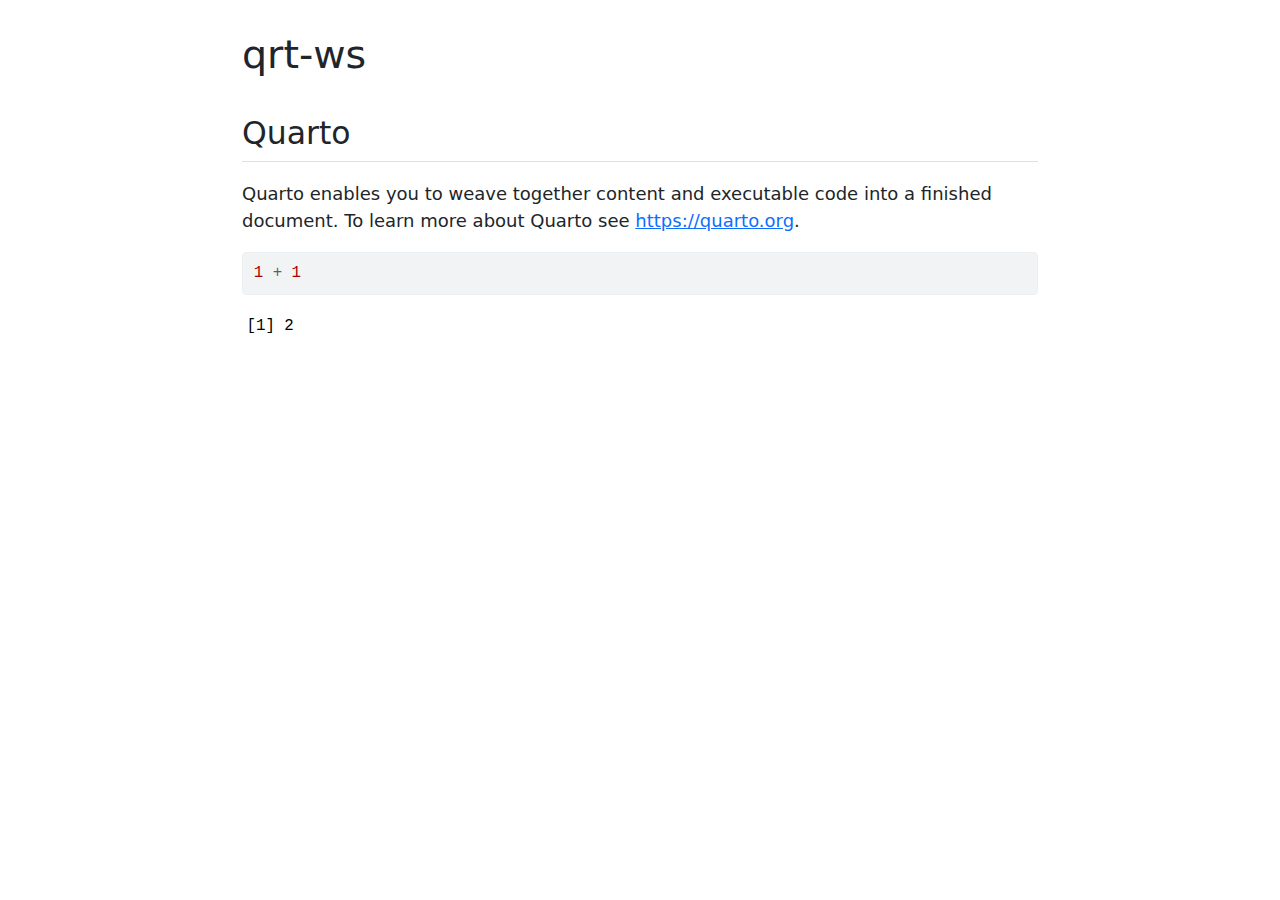
==== docs/index.html @ e046783c "copied docs folder to root" ====
<html xmlns="http://www.w3.org/1999/xhtml">    
  <head>      
    <title>Redirect to qrt-ws.html</title>      
    <meta http-equiv="refresh" content="0;URL='qrt-ws.html'" />    
  </head>    
  <body> 
  </body>  
</html>
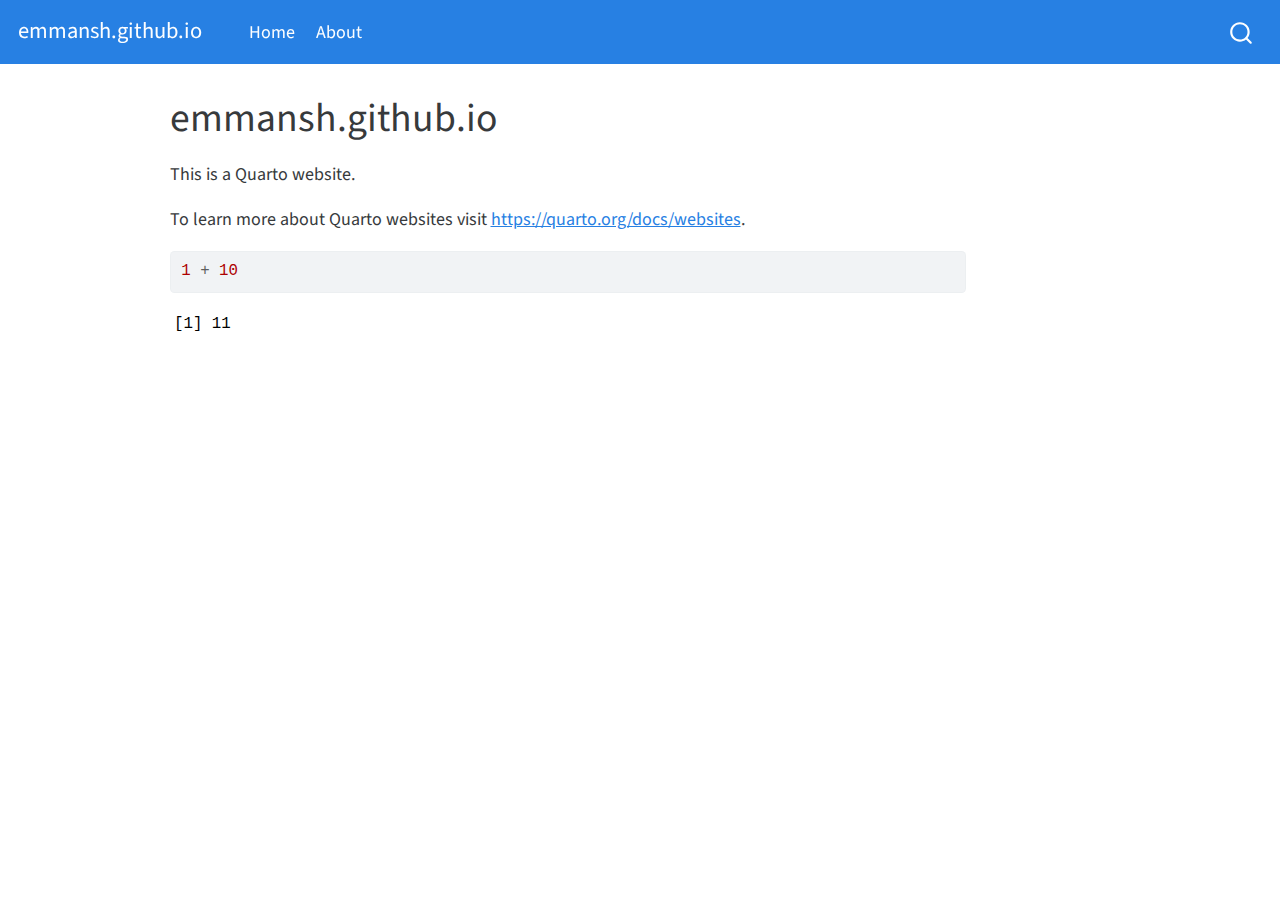
==== commit 26d66f31: "new website plain from template" ====
--- a/docs/index.html
+++ b/docs/index.html
@@ -1,8 +1,335 @@
-<html xmlns="http://www.w3.org/1999/xhtml">    
-  <head>      
-    <title>Redirect to qrt-ws.html</title>      
-    <meta http-equiv="refresh" content="0;URL='qrt-ws.html'" />    
-  </head>    
-  <body> 
-  </body>  
-</html>     
+<!DOCTYPE html>
+<html xmlns="http://www.w3.org/1999/xhtml" lang="en" xml:lang="en"><head>
+
+<meta charset="utf-8">
+<meta name="generator" content="quarto-1.2.269">
+
+<meta name="viewport" content="width=device-width, initial-scale=1.0, user-scalable=yes">
+
+
+<title>emmansh.github.io</title>
+<style>
+code{white-space: pre-wrap;}
+span.smallcaps{font-variant: small-caps;}
+div.columns{display: flex; gap: min(4vw, 1.5em);}
+div.column{flex: auto; overflow-x: auto;}
+div.hanging-indent{margin-left: 1.5em; text-indent: -1.5em;}
+ul.task-list{list-style: none;}
+ul.task-list li input[type="checkbox"] {
+  width: 0.8em;
+  margin: 0 0.8em 0.2em -1.6em;
+  vertical-align: middle;
+}
+pre > code.sourceCode { white-space: pre; position: relative; }
+pre > code.sourceCode > span { display: inline-block; line-height: 1.25; }
+pre > code.sourceCode > span:empty { height: 1.2em; }
+.sourceCode { overflow: visible; }
+code.sourceCode > span { color: inherit; text-decoration: inherit; }
+div.sourceCode { margin: 1em 0; }
+pre.sourceCode { margin: 0; }
+@media screen {
+div.sourceCode { overflow: auto; }
+}
+@media print {
+pre > code.sourceCode { white-space: pre-wrap; }
+pre > code.sourceCode > span { text-indent: -5em; padding-left: 5em; }
+}
+pre.numberSource code
+  { counter-reset: source-line 0; }
+pre.numberSource code > span
+  { position: relative; left: -4em; counter-increment: source-line; }
+pre.numberSource code > span > a:first-child::before
+  { content: counter(source-line);
+    position: relative; left: -1em; text-align: right; vertical-align: baseline;
+    border: none; display: inline-block;
+    -webkit-touch-callout: none; -webkit-user-select: none;
+    -khtml-user-select: none; -moz-user-select: none;
+    -ms-user-select: none; user-select: none;
+    padding: 0 4px; width: 4em;
+    color: #aaaaaa;
+  }
+pre.numberSource { margin-left: 3em; border-left: 1px solid #aaaaaa;  padding-left: 4px; }
+div.sourceCode
+  {   }
+@media screen {
+pre > code.sourceCode > span > a:first-child::before { text-decoration: underline; }
+}
+code span.al { color: #ff0000; font-weight: bold; } /* Alert */
+code span.an { color: #60a0b0; font-weight: bold; font-style: italic; } /* Annotation */
+code span.at { color: #7d9029; } /* Attribute */
+code span.bn { color: #40a070; } /* BaseN */
+code span.bu { color: #008000; } /* BuiltIn */
+code span.cf { color: #007020; font-weight: bold; } /* ControlFlow */
+code span.ch { color: #4070a0; } /* Char */
+code span.cn { color: #880000; } /* Constant */
+code span.co { color: #60a0b0; font-style: italic; } /* Comment */
+code span.cv { color: #60a0b0; font-weight: bold; font-style: italic; } /* CommentVar */
+code span.do { color: #ba2121; font-style: italic; } /* Documentation */
+code span.dt { color: #902000; } /* DataType */
+code span.dv { color: #40a070; } /* DecVal */
+code span.er { color: #ff0000; font-weight: bold; } /* Error */
+code span.ex { } /* Extension */
+code span.fl { color: #40a070; } /* Float */
+code span.fu { color: #06287e; } /* Function */
+code span.im { color: #008000; font-weight: bold; } /* Import */
+code span.in { color: #60a0b0; font-weight: bold; font-style: italic; } /* Information */
+code span.kw { color: #007020; font-weight: bold; } /* Keyword */
+code span.op { color: #666666; } /* Operator */
+code span.ot { color: #007020; } /* Other */
+code span.pp { color: #bc7a00; } /* Preprocessor */
+code span.sc { color: #4070a0; } /* SpecialChar */
+code span.ss { color: #bb6688; } /* SpecialString */
+code span.st { color: #4070a0; } /* String */
+code span.va { color: #19177c; } /* Variable */
+code span.vs { color: #4070a0; } /* VerbatimString */
+code span.wa { color: #60a0b0; font-weight: bold; font-style: italic; } /* Warning */
+</style>
+
+
+<script src="site_libs/quarto-nav/quarto-nav.js"></script>
+<script src="site_libs/quarto-nav/headroom.min.js"></script>
+<script src="site_libs/clipboard/clipboard.min.js"></script>
+<script src="site_libs/quarto-search/autocomplete.umd.js"></script>
+<script src="site_libs/quarto-search/fuse.min.js"></script>
+<script src="site_libs/quarto-search/quarto-search.js"></script>
+<meta name="quarto:offset" content="./">
+<script src="site_libs/quarto-html/quarto.js"></script>
+<script src="site_libs/quarto-html/popper.min.js"></script>
+<script src="site_libs/quarto-html/tippy.umd.min.js"></script>
+<script src="site_libs/quarto-html/anchor.min.js"></script>
+<link href="site_libs/quarto-html/tippy.css" rel="stylesheet">
+<link href="site_libs/quarto-html/quarto-syntax-highlighting.css" rel="stylesheet" id="quarto-text-highlighting-styles">
+<script src="site_libs/bootstrap/bootstrap.min.js"></script>
+<link href="site_libs/bootstrap/bootstrap-icons.css" rel="stylesheet">
+<link href="site_libs/bootstrap/bootstrap.min.css" rel="stylesheet" id="quarto-bootstrap" data-mode="light">
+<script id="quarto-search-options" type="application/json">{
+  "location": "navbar",
+  "copy-button": false,
+  "collapse-after": 3,
+  "panel-placement": "end",
+  "type": "overlay",
+  "limit": 20,
+  "language": {
+    "search-no-results-text": "No results",
+    "search-matching-documents-text": "matching documents",
+    "search-copy-link-title": "Copy link to search",
+    "search-hide-matches-text": "Hide additional matches",
+    "search-more-match-text": "more match in this document",
+    "search-more-matches-text": "more matches in this document",
+    "search-clear-button-title": "Clear",
+    "search-detached-cancel-button-title": "Cancel",
+    "search-submit-button-title": "Submit"
+  }
+}</script>
+
+
+<link rel="stylesheet" href="styles.css">
+</head>
+
+<body class="nav-fixed">
+
+<div id="quarto-search-results"></div>
+  <header id="quarto-header" class="headroom fixed-top">
+    <nav class="navbar navbar-expand-lg navbar-dark ">
+      <div class="navbar-container container-fluid">
+      <div class="navbar-brand-container">
+    <a class="navbar-brand" href="./index.html">
+    <span class="navbar-title">emmansh.github.io</span>
+    </a>
+  </div>
+          <button class="navbar-toggler" type="button" data-bs-toggle="collapse" data-bs-target="#navbarCollapse" aria-controls="navbarCollapse" aria-expanded="false" aria-label="Toggle navigation" onclick="if (window.quartoToggleHeadroom) { window.quartoToggleHeadroom(); }">
+  <span class="navbar-toggler-icon"></span>
+</button>
+          <div class="collapse navbar-collapse" id="navbarCollapse">
+            <ul class="navbar-nav navbar-nav-scroll me-auto">
+  <li class="nav-item">
+    <a class="nav-link active" href="./index.html" aria-current="page">
+ <span class="menu-text">Home</span></a>
+  </li>  
+  <li class="nav-item">
+    <a class="nav-link" href="./about.html">
+ <span class="menu-text">About</span></a>
+  </li>  
+</ul>
+              <div id="quarto-search" class="" title="Search"></div>
+          </div> <!-- /navcollapse -->
+      </div> <!-- /container-fluid -->
+    </nav>
+</header>
+<!-- content -->
+<div id="quarto-content" class="quarto-container page-columns page-rows-contents page-layout-article page-navbar">
+<!-- sidebar -->
+<!-- margin-sidebar -->
+    <div id="quarto-margin-sidebar" class="sidebar margin-sidebar">
+        
+    </div>
+<!-- main -->
+<main class="content" id="quarto-document-content">
+
+<header id="title-block-header" class="quarto-title-block default">
+<div class="quarto-title">
+<h1 class="title">emmansh.github.io</h1>
+</div>
+
+
+
+<div class="quarto-title-meta">
+
+    
+  
+    
+  </div>
+  
+
+</header>
+
+<p>This is a Quarto website.</p>
+<p>To learn more about Quarto websites visit <a href="https://quarto.org/docs/websites" class="uri">https://quarto.org/docs/websites</a>.</p>
+<div class="cell">
+<div class="sourceCode cell-code" id="cb1"><pre class="sourceCode r code-with-copy"><code class="sourceCode r"><span id="cb1-1"><a href="#cb1-1" aria-hidden="true" tabindex="-1"></a><span class="dv">1</span> <span class="sc">+</span> <span class="dv">10</span></span></code><button title="Copy to Clipboard" class="code-copy-button"><i class="bi"></i></button></pre></div>
+<div class="cell-output cell-output-stdout">
+<pre><code>[1] 11</code></pre>
+</div>
+</div>
+
+
+
+</main> <!-- /main -->
+<script id="quarto-html-after-body" type="application/javascript">
+window.document.addEventListener("DOMContentLoaded", function (event) {
+  const toggleBodyColorMode = (bsSheetEl) => {
+    const mode = bsSheetEl.getAttribute("data-mode");
+    const bodyEl = window.document.querySelector("body");
+    if (mode === "dark") {
+      bodyEl.classList.add("quarto-dark");
+      bodyEl.classList.remove("quarto-light");
+    } else {
+      bodyEl.classList.add("quarto-light");
+      bodyEl.classList.remove("quarto-dark");
+    }
+  }
+  const toggleBodyColorPrimary = () => {
+    const bsSheetEl = window.document.querySelector("link#quarto-bootstrap");
+    if (bsSheetEl) {
+      toggleBodyColorMode(bsSheetEl);
+    }
+  }
+  toggleBodyColorPrimary();  
+  const icon = "";
+  const anchorJS = new window.AnchorJS();
+  anchorJS.options = {
+    placement: 'right',
+    icon: icon
+  };
+  anchorJS.add('.anchored');
+  const clipboard = new window.ClipboardJS('.code-copy-button', {
+    target: function(trigger) {
+      return trigger.previousElementSibling;
+    }
+  });
+  clipboard.on('success', function(e) {
+    // button target
+    const button = e.trigger;
+    // don't keep focus
+    button.blur();
+    // flash "checked"
+    button.classList.add('code-copy-button-checked');
+    var currentTitle = button.getAttribute("title");
+    button.setAttribute("title", "Copied!");
+    let tooltip;
+    if (window.bootstrap) {
+      button.setAttribute("data-bs-toggle", "tooltip");
+      button.setAttribute("data-bs-placement", "left");
+      button.setAttribute("data-bs-title", "Copied!");
+      tooltip = new bootstrap.Tooltip(button, 
+        { trigger: "manual", 
+          customClass: "code-copy-button-tooltip",
+          offset: [0, -8]});
+      tooltip.show();    
+    }
+    setTimeout(function() {
+      if (tooltip) {
+        tooltip.hide();
+        button.removeAttribute("data-bs-title");
+        button.removeAttribute("data-bs-toggle");
+        button.removeAttribute("data-bs-placement");
+      }
+      button.setAttribute("title", currentTitle);
+      button.classList.remove('code-copy-button-checked');
+    }, 1000);
+    // clear code selection
+    e.clearSelection();
+  });
+  function tippyHover(el, contentFn) {
+    const config = {
+      allowHTML: true,
+      content: contentFn,
+      maxWidth: 500,
+      delay: 100,
+      arrow: false,
+      appendTo: function(el) {
+          return el.parentElement;
+      },
+      interactive: true,
+      interactiveBorder: 10,
+      theme: 'quarto',
+      placement: 'bottom-start'
+    };
+    window.tippy(el, config); 
+  }
+  const noterefs = window.document.querySelectorAll('a[role="doc-noteref"]');
+  for (var i=0; i<noterefs.length; i++) {
+    const ref = noterefs[i];
+    tippyHover(ref, function() {
+      // use id or data attribute instead here
+      let href = ref.getAttribute('data-footnote-href') || ref.getAttribute('href');
+      try { href = new URL(href).hash; } catch {}
+      const id = href.replace(/^#\/?/, "");
+      const note = window.document.getElementById(id);
+      return note.innerHTML;
+    });
+  }
+  const findCites = (el) => {
+    const parentEl = el.parentElement;
+    if (parentEl) {
+      const cites = parentEl.dataset.cites;
+      if (cites) {
+        return {
+          el,
+          cites: cites.split(' ')
+        };
+      } else {
+        return findCites(el.parentElement)
+      }
+    } else {
+      return undefined;
+    }
+  };
+  var bibliorefs = window.document.querySelectorAll('a[role="doc-biblioref"]');
+  for (var i=0; i<bibliorefs.length; i++) {
+    const ref = bibliorefs[i];
+    const citeInfo = findCites(ref);
+    if (citeInfo) {
+      tippyHover(citeInfo.el, function() {
+        var popup = window.document.createElement('div');
+        citeInfo.cites.forEach(function(cite) {
+          var citeDiv = window.document.createElement('div');
+          citeDiv.classList.add('hanging-indent');
+          citeDiv.classList.add('csl-entry');
+          var biblioDiv = window.document.getElementById('ref-' + cite);
+          if (biblioDiv) {
+            citeDiv.innerHTML = biblioDiv.innerHTML;
+          }
+          popup.appendChild(citeDiv);
+        });
+        return popup.innerHTML;
+      });
+    }
+  }
+});
+</script>
+</div> <!-- /content -->
+
+
+
+</body></html>--- a/docs/site_libs/quarto-html/tippy.css
+++ b/docs/site_libs/quarto-html/tippy.css
@@ -0,0 +1 @@
+.tippy-box[data-animation=fade][data-state=hidden]{opacity:0}[data-tippy-root]{max-width:calc(100vw - 10px)}.tippy-box{position:relative;background-color:#333;color:#fff;border-radius:4px;font-size:14px;line-height:1.4;white-space:normal;outline:0;transition-property:transform,visibility,opacity}.tippy-box[data-placement^=top]>.tippy-arrow{bottom:0}.tippy-box[data-placement^=top]>.tippy-arrow:before{bottom:-7px;left:0;border-width:8px 8px 0;border-top-color:initial;transform-origin:center top}.tippy-box[data-placement^=bottom]>.tippy-arrow{top:0}.tippy-box[data-placement^=bottom]>.tippy-arrow:before{top:-7px;left:0;border-width:0 8px 8px;border-bottom-color:initial;transform-origin:center bottom}.tippy-box[data-placement^=left]>.tippy-arrow{right:0}.tippy-box[data-placement^=left]>.tippy-arrow:before{border-width:8px 0 8px 8px;border-left-color:initial;right:-7px;transform-origin:center left}.tippy-box[data-placement^=right]>.tippy-arrow{left:0}.tippy-box[data-placement^=right]>.tippy-arrow:before{left:-7px;border-width:8px 8px 8px 0;border-right-color:initial;transform-origin:center right}.tippy-box[data-inertia][data-state=visible]{transition-timing-function:cubic-bezier(.54,1.5,.38,1.11)}.tippy-arrow{width:16px;height:16px;color:#333}.tippy-arrow:before{content:"";position:absolute;border-color:transparent;border-style:solid}.tippy-content{position:relative;padding:5px 9px;z-index:1}--- a/docs/site_libs/quarto-html/quarto-syntax-highlighting.css
+++ b/docs/site_libs/quarto-html/quarto-syntax-highlighting.css
@@ -0,0 +1,171 @@
+/* quarto syntax highlight colors */
+:root {
+  --quarto-hl-ot-color: #003B4F;
+  --quarto-hl-at-color: #657422;
+  --quarto-hl-ss-color: #20794D;
+  --quarto-hl-an-color: #5E5E5E;
+  --quarto-hl-fu-color: #4758AB;
+  --quarto-hl-st-color: #20794D;
+  --quarto-hl-cf-color: #003B4F;
+  --quarto-hl-op-color: #5E5E5E;
+  --quarto-hl-er-color: #AD0000;
+  --quarto-hl-bn-color: #AD0000;
+  --quarto-hl-al-color: #AD0000;
+  --quarto-hl-va-color: #111111;
+  --quarto-hl-bu-color: inherit;
+  --quarto-hl-ex-color: inherit;
+  --quarto-hl-pp-color: #AD0000;
+  --quarto-hl-in-color: #5E5E5E;
+  --quarto-hl-vs-color: #20794D;
+  --quarto-hl-wa-color: #5E5E5E;
+  --quarto-hl-do-color: #5E5E5E;
+  --quarto-hl-im-color: #00769E;
+  --quarto-hl-ch-color: #20794D;
+  --quarto-hl-dt-color: #AD0000;
+  --quarto-hl-fl-color: #AD0000;
+  --quarto-hl-co-color: #5E5E5E;
+  --quarto-hl-cv-color: #5E5E5E;
+  --quarto-hl-cn-color: #8f5902;
+  --quarto-hl-sc-color: #5E5E5E;
+  --quarto-hl-dv-color: #AD0000;
+  --quarto-hl-kw-color: #003B4F;
+}
+
+/* other quarto variables */
+:root {
+  --quarto-font-monospace: SFMono-Regular, Menlo, Monaco, Consolas, "Liberation Mono", "Courier New", monospace;
+}
+
+pre > code.sourceCode > span {
+  color: #003B4F;
+}
+
+code span {
+  color: #003B4F;
+}
+
+code.sourceCode > span {
+  color: #003B4F;
+}
+
+div.sourceCode,
+div.sourceCode pre.sourceCode {
+  color: #003B4F;
+}
+
+code span.ot {
+  color: #003B4F;
+}
+
+code span.at {
+  color: #657422;
+}
+
+code span.ss {
+  color: #20794D;
+}
+
+code span.an {
+  color: #5E5E5E;
+}
+
+code span.fu {
+  color: #4758AB;
+}
+
+code span.st {
+  color: #20794D;
+}
+
+code span.cf {
+  color: #003B4F;
+}
+
+code span.op {
+  color: #5E5E5E;
+}
+
+code span.er {
+  color: #AD0000;
+}
+
+code span.bn {
+  color: #AD0000;
+}
+
+code span.al {
+  color: #AD0000;
+}
+
+code span.va {
+  color: #111111;
+}
+
+code span.pp {
+  color: #AD0000;
+}
+
+code span.in {
+  color: #5E5E5E;
+}
+
+code span.vs {
+  color: #20794D;
+}
+
+code span.wa {
+  color: #5E5E5E;
+  font-style: italic;
+}
+
+code span.do {
+  color: #5E5E5E;
+  font-style: italic;
+}
+
+code span.im {
+  color: #00769E;
+}
+
+code span.ch {
+  color: #20794D;
+}
+
+code span.dt {
+  color: #AD0000;
+}
+
+code span.fl {
+  color: #AD0000;
+}
+
+code span.co {
+  color: #5E5E5E;
+}
+
+code span.cv {
+  color: #5E5E5E;
+  font-style: italic;
+}
+
+code span.cn {
+  color: #8f5902;
+}
+
+code span.sc {
+  color: #5E5E5E;
+}
+
+code span.dv {
+  color: #AD0000;
+}
+
+code span.kw {
+  color: #003B4F;
+}
+
+.prevent-inlining {
+  content: "</";
+}
+
+/*# sourceMappingURL=debc5d5d77c3f9108843748ff7464032.css.map */
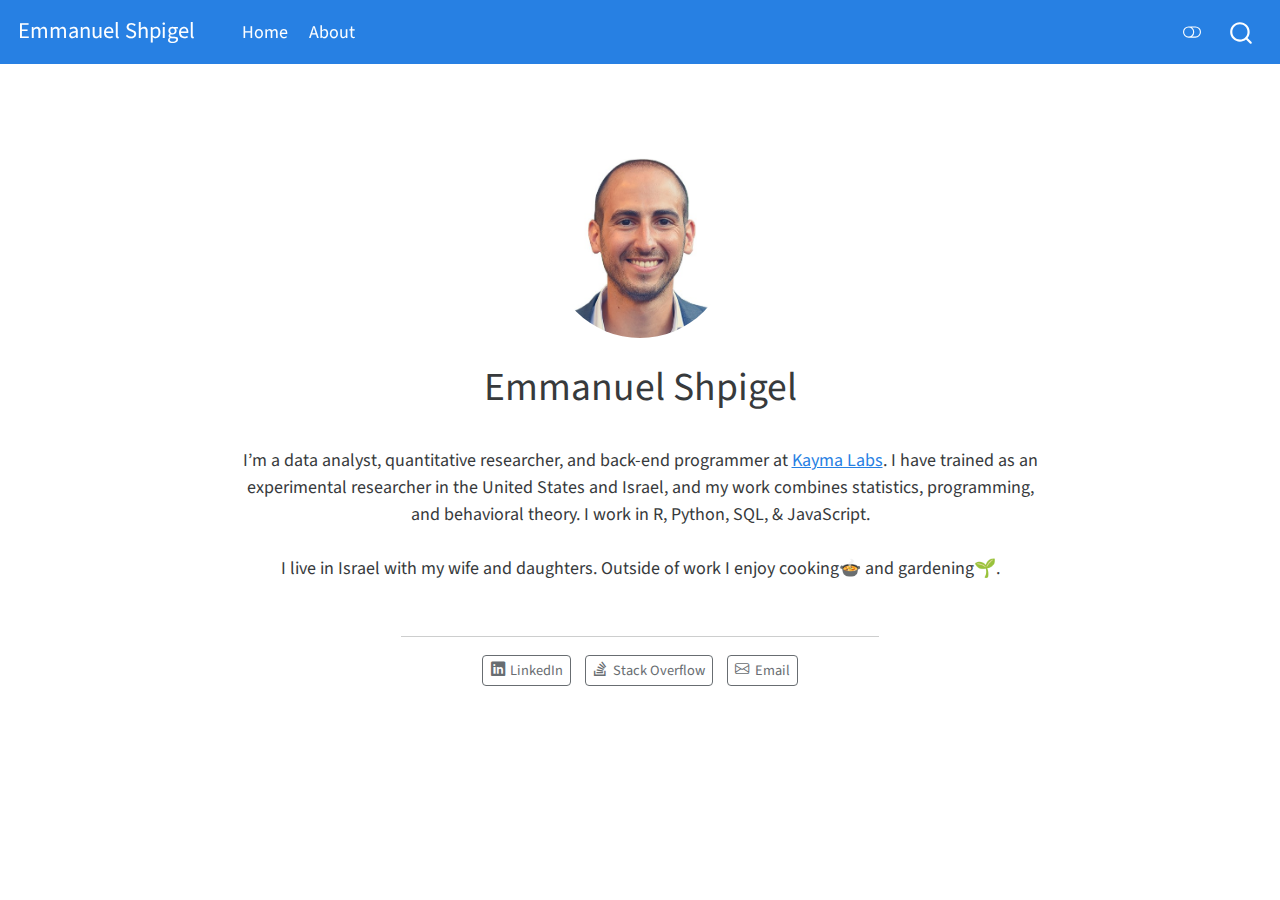
==== commit e32df3fe: "added bio landing page & themes" ====
--- a/docs/index.html
+++ b/docs/index.html
@@ -7,7 +7,7 @@
 <meta name="viewport" content="width=device-width, initial-scale=1.0, user-scalable=yes">
 
 
-<title>emmansh.github.io</title>
+<title>Emmanuel Shpigel</title>
 <style>
 code{white-space: pre-wrap;}
 span.smallcaps{font-variant: small-caps;}
@@ -20,69 +20,6 @@
   margin: 0 0.8em 0.2em -1.6em;
   vertical-align: middle;
 }
-pre > code.sourceCode { white-space: pre; position: relative; }
-pre > code.sourceCode > span { display: inline-block; line-height: 1.25; }
-pre > code.sourceCode > span:empty { height: 1.2em; }
-.sourceCode { overflow: visible; }
-code.sourceCode > span { color: inherit; text-decoration: inherit; }
-div.sourceCode { margin: 1em 0; }
-pre.sourceCode { margin: 0; }
-@media screen {
-div.sourceCode { overflow: auto; }
-}
-@media print {
-pre > code.sourceCode { white-space: pre-wrap; }
-pre > code.sourceCode > span { text-indent: -5em; padding-left: 5em; }
-}
-pre.numberSource code
-  { counter-reset: source-line 0; }
-pre.numberSource code > span
-  { position: relative; left: -4em; counter-increment: source-line; }
-pre.numberSource code > span > a:first-child::before
-  { content: counter(source-line);
-    position: relative; left: -1em; text-align: right; vertical-align: baseline;
-    border: none; display: inline-block;
-    -webkit-touch-callout: none; -webkit-user-select: none;
-    -khtml-user-select: none; -moz-user-select: none;
-    -ms-user-select: none; user-select: none;
-    padding: 0 4px; width: 4em;
-    color: #aaaaaa;
-  }
-pre.numberSource { margin-left: 3em; border-left: 1px solid #aaaaaa;  padding-left: 4px; }
-div.sourceCode
-  {   }
-@media screen {
-pre > code.sourceCode > span > a:first-child::before { text-decoration: underline; }
-}
-code span.al { color: #ff0000; font-weight: bold; } /* Alert */
-code span.an { color: #60a0b0; font-weight: bold; font-style: italic; } /* Annotation */
-code span.at { color: #7d9029; } /* Attribute */
-code span.bn { color: #40a070; } /* BaseN */
-code span.bu { color: #008000; } /* BuiltIn */
-code span.cf { color: #007020; font-weight: bold; } /* ControlFlow */
-code span.ch { color: #4070a0; } /* Char */
-code span.cn { color: #880000; } /* Constant */
-code span.co { color: #60a0b0; font-style: italic; } /* Comment */
-code span.cv { color: #60a0b0; font-weight: bold; font-style: italic; } /* CommentVar */
-code span.do { color: #ba2121; font-style: italic; } /* Documentation */
-code span.dt { color: #902000; } /* DataType */
-code span.dv { color: #40a070; } /* DecVal */
-code span.er { color: #ff0000; font-weight: bold; } /* Error */
-code span.ex { } /* Extension */
-code span.fl { color: #40a070; } /* Float */
-code span.fu { color: #06287e; } /* Function */
-code span.im { color: #008000; font-weight: bold; } /* Import */
-code span.in { color: #60a0b0; font-weight: bold; font-style: italic; } /* Information */
-code span.kw { color: #007020; font-weight: bold; } /* Keyword */
-code span.op { color: #666666; } /* Operator */
-code span.ot { color: #007020; } /* Other */
-code span.pp { color: #bc7a00; } /* Preprocessor */
-code span.sc { color: #4070a0; } /* SpecialChar */
-code span.ss { color: #bb6688; } /* SpecialString */
-code span.st { color: #4070a0; } /* String */
-code span.va { color: #19177c; } /* Variable */
-code span.vs { color: #4070a0; } /* VerbatimString */
-code span.wa { color: #60a0b0; font-weight: bold; font-style: italic; } /* Warning */
 </style>
 
 
@@ -96,12 +33,13 @@
 <script src="site_libs/quarto-html/quarto.js"></script>
 <script src="site_libs/quarto-html/popper.min.js"></script>
 <script src="site_libs/quarto-html/tippy.umd.min.js"></script>
-<script src="site_libs/quarto-html/anchor.min.js"></script>
 <link href="site_libs/quarto-html/tippy.css" rel="stylesheet">
-<link href="site_libs/quarto-html/quarto-syntax-highlighting.css" rel="stylesheet" id="quarto-text-highlighting-styles">
+<link href="site_libs/quarto-html/quarto-syntax-highlighting.css" rel="stylesheet" class="quarto-color-scheme" id="quarto-text-highlighting-styles">
+<link href="site_libs/quarto-html/quarto-syntax-highlighting-dark.css" rel="prefetch" class="quarto-color-scheme quarto-color-alternate" id="quarto-text-highlighting-styles">
 <script src="site_libs/bootstrap/bootstrap.min.js"></script>
 <link href="site_libs/bootstrap/bootstrap-icons.css" rel="stylesheet">
-<link href="site_libs/bootstrap/bootstrap.min.css" rel="stylesheet" id="quarto-bootstrap" data-mode="light">
+<link href="site_libs/bootstrap/bootstrap.min.css" rel="stylesheet" class="quarto-color-scheme" id="quarto-bootstrap" data-mode="light">
+<link href="site_libs/bootstrap/bootstrap-dark.min.css" rel="prefetch" class="quarto-color-scheme quarto-color-alternate" id="quarto-bootstrap" data-mode="dark">
 <script id="quarto-search-options" type="application/json">{
   "location": "navbar",
   "copy-button": false,
@@ -126,7 +64,7 @@
 <link rel="stylesheet" href="styles.css">
 </head>
 
-<body class="nav-fixed">
+<body class="nav-fixed fullcontent">
 
 <div id="quarto-search-results"></div>
   <header id="quarto-header" class="headroom fixed-top">
@@ -134,7 +72,7 @@
       <div class="navbar-container container-fluid">
       <div class="navbar-brand-container">
     <a class="navbar-brand" href="./index.html">
-    <span class="navbar-title">emmansh.github.io</span>
+    <span class="navbar-title">Emmanuel Shpigel</span>
     </a>
   </div>
           <button class="navbar-toggler" type="button" data-bs-toggle="collapse" data-bs-target="#navbarCollapse" aria-controls="navbarCollapse" aria-expanded="false" aria-label="Toggle navigation" onclick="if (window.quartoToggleHeadroom) { window.quartoToggleHeadroom(); }">
@@ -151,6 +89,9 @@
  <span class="menu-text">About</span></a>
   </li>  
 </ul>
+              <div class="quarto-toggle-container">
+                  <a href="" class="quarto-color-scheme-toggle nav-link" onclick="window.quartoToggleColorScheme(); return false;" title="Toggle dark mode"><i class="bi"></i></a>
+              </div>
               <div id="quarto-search" class="" title="Search"></div>
           </div> <!-- /navcollapse -->
       </div> <!-- /container-fluid -->
@@ -160,41 +101,39 @@
 <div id="quarto-content" class="quarto-container page-columns page-rows-contents page-layout-article page-navbar">
 <!-- sidebar -->
 <!-- margin-sidebar -->
-    <div id="quarto-margin-sidebar" class="sidebar margin-sidebar">
-        
-    </div>
+    
 <!-- main -->
-<main class="content" id="quarto-document-content">
-
-<header id="title-block-header" class="quarto-title-block default">
+<div class="quarto-about-jolla">
+  <img src="img/emmanuel-head.jfif" class="about-image
+  round " style="height: 10em; width: 10em;">
+ <header id="title-block-header" class="quarto-title-block default">
 <div class="quarto-title">
-<h1 class="title">emmansh.github.io</h1>
+<h1 class="title">Emmanuel Shpigel</h1>
 </div>
-
-
-
 <div class="quarto-title-meta">
-
-    
-  
-    
   </div>
-  
-
-</header>
-
-<p>This is a Quarto website.</p>
-<p>To learn more about Quarto websites visit <a href="https://quarto.org/docs/websites" class="uri">https://quarto.org/docs/websites</a>.</p>
-<div class="cell">
-<div class="sourceCode cell-code" id="cb1"><pre class="sourceCode r code-with-copy"><code class="sourceCode r"><span id="cb1-1"><a href="#cb1-1" aria-hidden="true" tabindex="-1"></a><span class="dv">1</span> <span class="sc">+</span> <span class="dv">10</span></span></code><button title="Copy to Clipboard" class="code-copy-button"><i class="bi"></i></button></pre></div>
-<div class="cell-output cell-output-stdout">
-<pre><code>[1] 11</code></pre>
+</header><main class="content" id="quarto-document-content">
+<p>I’m a data analyst, quantitative researcher, and back-end programmer at <a href="https://kayma.com/kayma-english.html">Kayma Labs</a>. I have trained as an experimental researcher in the United States and Israel, and my work combines statistics, programming, and behavioral theory. I work in R, Python, SQL, &amp; JavaScript. <br> <br> I live in Israel with my wife and daughters. Outside of work I enjoy cooking🍲 and gardening🌱.</p>
+
+
+</main> 
+  <hr class="about-sep">
+   <div class="about-links">
+  <a href="https://www.linkedin.com/in/emmanuel-sh/" class="about-link">
+    <i class="bi bi-linkedin"></i>
+     <span class="about-link-text">LinkedIn</span>
+  </a>
+  <a href="https://stackoverflow.com/users/6105259/emman" class="about-link">
+    <i class="bi bi-stack-overflow"></i>
+     <span class="about-link-text">Stack Overflow</span>
+  </a>
+  <a href="mailto:emmansh@gmail.com" class="about-link">
+    <i class="bi bi-envelope"></i>
+     <span class="about-link-text">Email</span>
+  </a>
 </div>
 </div>
-
-
-
-</main> <!-- /main -->
+ <!-- /main -->
 <script id="quarto-html-after-body" type="application/javascript">
 window.document.addEventListener("DOMContentLoaded", function (event) {
   const toggleBodyColorMode = (bsSheetEl) => {
@@ -215,13 +154,121 @@
     }
   }
   toggleBodyColorPrimary();  
-  const icon = "";
-  const anchorJS = new window.AnchorJS();
-  anchorJS.options = {
-    placement: 'right',
-    icon: icon
+  const disableStylesheet = (stylesheets) => {
+    for (let i=0; i < stylesheets.length; i++) {
+      const stylesheet = stylesheets[i];
+      stylesheet.rel = 'prefetch';
+    }
+  }
+  const enableStylesheet = (stylesheets) => {
+    for (let i=0; i < stylesheets.length; i++) {
+      const stylesheet = stylesheets[i];
+      stylesheet.rel = 'stylesheet';
+    }
+  }
+  const manageTransitions = (selector, allowTransitions) => {
+    const els = window.document.querySelectorAll(selector);
+    for (let i=0; i < els.length; i++) {
+      const el = els[i];
+      if (allowTransitions) {
+        el.classList.remove('notransition');
+      } else {
+        el.classList.add('notransition');
+      }
+    }
+  }
+  const toggleColorMode = (alternate) => {
+    // Switch the stylesheets
+    const alternateStylesheets = window.document.querySelectorAll('link.quarto-color-scheme.quarto-color-alternate');
+    manageTransitions('#quarto-margin-sidebar .nav-link', false);
+    if (alternate) {
+      enableStylesheet(alternateStylesheets);
+      for (const sheetNode of alternateStylesheets) {
+        if (sheetNode.id === "quarto-bootstrap") {
+          toggleBodyColorMode(sheetNode);
+        }
+      }
+    } else {
+      disableStylesheet(alternateStylesheets);
+      toggleBodyColorPrimary();
+    }
+    manageTransitions('#quarto-margin-sidebar .nav-link', true);
+    // Switch the toggles
+    const toggles = window.document.querySelectorAll('.quarto-color-scheme-toggle');
+    for (let i=0; i < toggles.length; i++) {
+      const toggle = toggles[i];
+      if (toggle) {
+        if (alternate) {
+          toggle.classList.add("alternate");     
+        } else {
+          toggle.classList.remove("alternate");
+        }
+      }
+    }
+    // Hack to workaround the fact that safari doesn't
+    // properly recolor the scrollbar when toggling (#1455)
+    if (navigator.userAgent.indexOf('Safari') > 0 && navigator.userAgent.indexOf('Chrome') == -1) {
+      manageTransitions("body", false);
+      window.scrollTo(0, 1);
+      setTimeout(() => {
+        window.scrollTo(0, 0);
+        manageTransitions("body", true);
+      }, 40);  
+    }
+  }
+  const isFileUrl = () => { 
+    return window.location.protocol === 'file:';
+  }
+  const hasAlternateSentinel = () => {  
+    let styleSentinel = getColorSchemeSentinel();
+    if (styleSentinel !== null) {
+      return styleSentinel === "alternate";
+    } else {
+      return false;
+    }
+  }
+  const setStyleSentinel = (alternate) => {
+    const value = alternate ? "alternate" : "default";
+    if (!isFileUrl()) {
+      window.localStorage.setItem("quarto-color-scheme", value);
+    } else {
+      localAlternateSentinel = value;
+    }
+  }
+  const getColorSchemeSentinel = () => {
+    if (!isFileUrl()) {
+      const storageValue = window.localStorage.getItem("quarto-color-scheme");
+      return storageValue != null ? storageValue : localAlternateSentinel;
+    } else {
+      return localAlternateSentinel;
+    }
+  }
+  let localAlternateSentinel = 'default';
+  // Dark / light mode switch
+  window.quartoToggleColorScheme = () => {
+    // Read the current dark / light value 
+    let toAlternate = !hasAlternateSentinel();
+    toggleColorMode(toAlternate);
+    setStyleSentinel(toAlternate);
   };
-  anchorJS.add('.anchored');
+  // Ensure there is a toggle, if there isn't float one in the top right
+  if (window.document.querySelector('.quarto-color-scheme-toggle') === null) {
+    const a = window.document.createElement('a');
+    a.classList.add('top-right');
+    a.classList.add('quarto-color-scheme-toggle');
+    a.href = "";
+    a.onclick = function() { try { window.quartoToggleColorScheme(); } catch {} return false; };
+    const i = window.document.createElement("i");
+    i.classList.add('bi');
+    a.appendChild(i);
+    window.document.body.appendChild(a);
+  }
+  // Switch to dark mode if need be
+  if (hasAlternateSentinel()) {
+    toggleColorMode(true);
+  } else {
+    toggleColorMode(false);
+  }
   const clipboard = new window.ClipboardJS('.code-copy-button', {
     target: function(trigger) {
       return trigger.previousElementSibling;
--- a/docs/site_libs/quarto-html/quarto-syntax-highlighting-dark.css
+++ b/docs/site_libs/quarto-html/quarto-syntax-highlighting-dark.css
@@ -0,0 +1,187 @@
+/* quarto syntax highlight colors */
+:root {
+  --quarto-hl-al-color: #f07178;
+  --quarto-hl-an-color: #d4d0ab;
+  --quarto-hl-at-color: #00e0e0;
+  --quarto-hl-bn-color: #d4d0ab;
+  --quarto-hl-bu-color: #abe338;
+  --quarto-hl-ch-color: #abe338;
+  --quarto-hl-co-color: #f8f8f2;
+  --quarto-hl-cv-color: #ffd700;
+  --quarto-hl-cn-color: #ffd700;
+  --quarto-hl-cf-color: #ffa07a;
+  --quarto-hl-dt-color: #ffa07a;
+  --quarto-hl-dv-color: #d4d0ab;
+  --quarto-hl-do-color: #f8f8f2;
+  --quarto-hl-er-color: #f07178;
+  --quarto-hl-ex-color: #00e0e0;
+  --quarto-hl-fl-color: #d4d0ab;
+  --quarto-hl-fu-color: #ffa07a;
+  --quarto-hl-im-color: #abe338;
+  --quarto-hl-in-color: #d4d0ab;
+  --quarto-hl-kw-color: #ffa07a;
+  --quarto-hl-op-color: #ffa07a;
+  --quarto-hl-ot-color: #00e0e0;
+  --quarto-hl-pp-color: #dcc6e0;
+  --quarto-hl-re-color: #00e0e0;
+  --quarto-hl-sc-color: #abe338;
+  --quarto-hl-ss-color: #abe338;
+  --quarto-hl-st-color: #abe338;
+  --quarto-hl-va-color: #00e0e0;
+  --quarto-hl-vs-color: #abe338;
+  --quarto-hl-wa-color: #dcc6e0;
+}
+
+/* other quarto variables */
+:root {
+  --quarto-font-monospace: SFMono-Regular, Menlo, Monaco, Consolas, "Liberation Mono", "Courier New", monospace;
+}
+
+code span.al {
+  font-weight: bold;
+  color: #f07178;
+}
+
+code span.an {
+  color: #d4d0ab;
+}
+
+code span.at {
+  color: #00e0e0;
+}
+
+code span.bn {
+  color: #d4d0ab;
+}
+
+code span.bu {
+  color: #abe338;
+}
+
+code span.ch {
+  color: #abe338;
+}
+
+code span.co {
+  font-style: italic;
+  color: #f8f8f2;
+}
+
+code span.cv {
+  color: #ffd700;
+}
+
+code span.cn {
+  color: #ffd700;
+}
+
+code span.cf {
+  font-weight: bold;
+  color: #ffa07a;
+}
+
+code span.dt {
+  color: #ffa07a;
+}
+
+code span.dv {
+  color: #d4d0ab;
+}
+
+code span.do {
+  color: #f8f8f2;
+}
+
+code span.er {
+  color: #f07178;
+  text-decoration: underline;
+}
+
+code span.ex {
+  font-weight: bold;
+  color: #00e0e0;
+}
+
+code span.fl {
+  color: #d4d0ab;
+}
+
+code span.fu {
+  color: #ffa07a;
+}
+
+code span.im {
+  color: #abe338;
+}
+
+code span.in {
+  color: #d4d0ab;
+}
+
+code span.kw {
+  font-weight: bold;
+  color: #ffa07a;
+}
+
+pre > code.sourceCode > span {
+  color: #f8f8f2;
+}
+
+code span {
+  color: #f8f8f2;
+}
+
+code.sourceCode > span {
+  color: #f8f8f2;
+}
+
+div.sourceCode,
+div.sourceCode pre.sourceCode {
+  color: #f8f8f2;
+}
+
+code span.op {
+  color: #ffa07a;
+}
+
+code span.ot {
+  color: #00e0e0;
+}
+
+code span.pp {
+  color: #dcc6e0;
+}
+
+code span.re {
+  color: #00e0e0;
+}
+
+code span.sc {
+  color: #abe338;
+}
+
+code span.ss {
+  color: #abe338;
+}
+
+code span.st {
+  color: #abe338;
+}
+
+code span.va {
+  color: #00e0e0;
+}
+
+code span.vs {
+  color: #abe338;
+}
+
+code span.wa {
+  color: #dcc6e0;
+}
+
+.prevent-inlining {
+  content: "</";
+}
+
+/*# sourceMappingURL=935a306eefa94366c21e1a970dddb765.css.map */
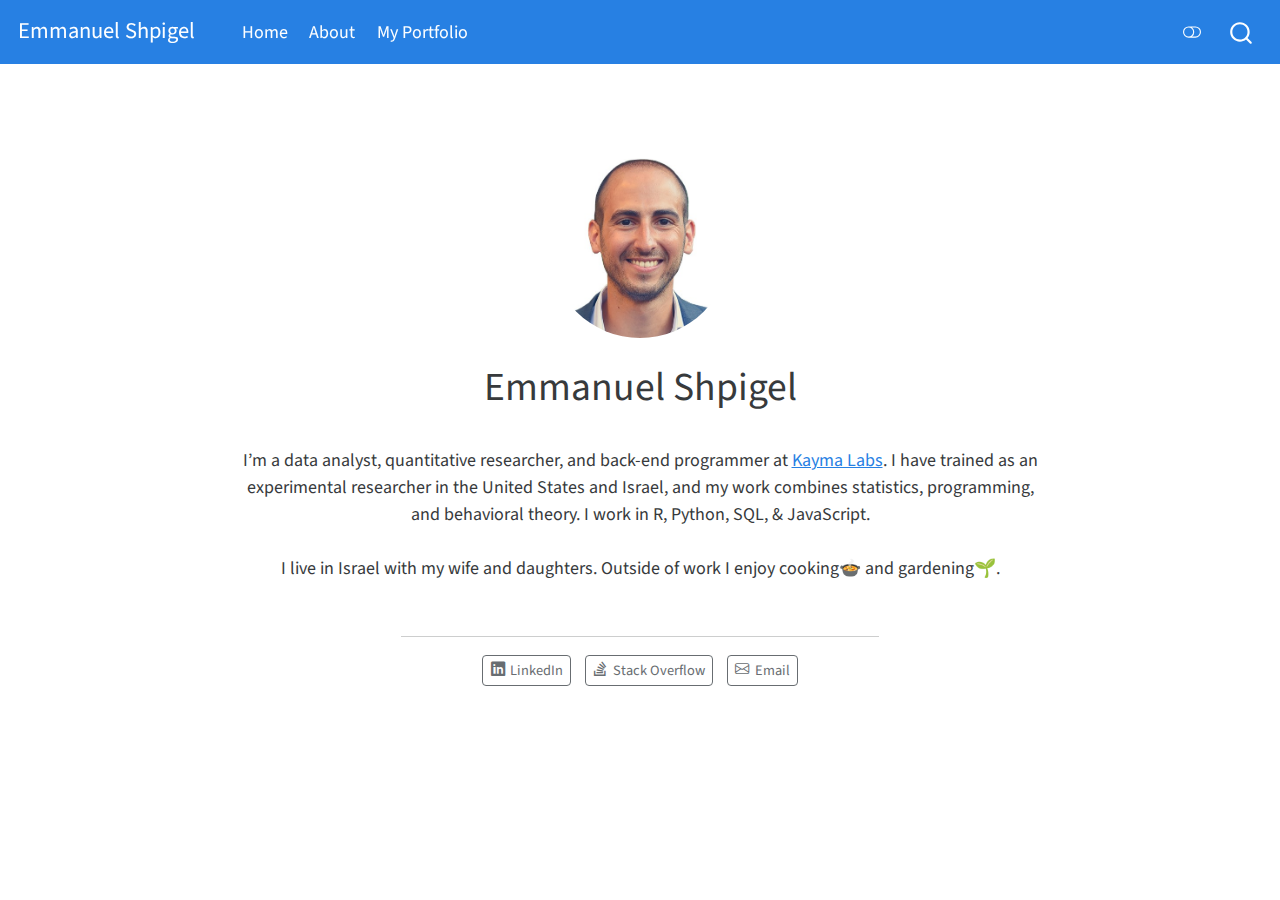
==== commit 9af0125a: "added first dummy template of blog post" ====
--- a/docs/index.html
+++ b/docs/index.html
@@ -88,6 +88,10 @@
     <a class="nav-link" href="./about.html">
  <span class="menu-text">About</span></a>
   </li>  
+  <li class="nav-item">
+    <a class="nav-link" href="./posts.html">
+ <span class="menu-text">My Portfolio</span></a>
+  </li>  
 </ul>
               <div class="quarto-toggle-container">
                   <a href="" class="quarto-color-scheme-toggle nav-link" onclick="window.quartoToggleColorScheme(); return false;" title="Toggle dark mode"><i class="bi"></i></a>
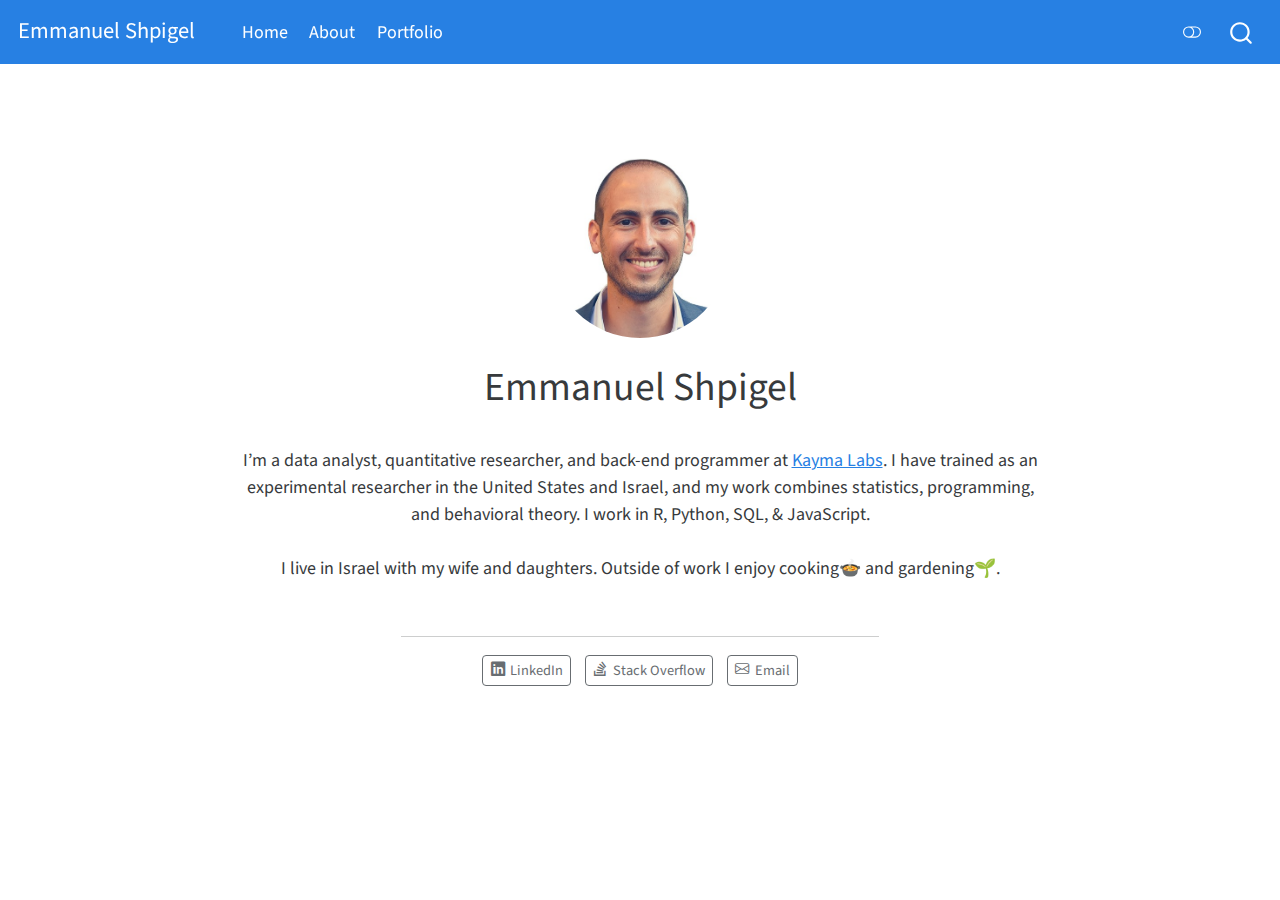
==== commit 979bbfdb: "wip" ====
--- a/docs/index.html
+++ b/docs/index.html
@@ -90,7 +90,7 @@
   </li>  
   <li class="nav-item">
     <a class="nav-link" href="./posts.html">
- <span class="menu-text">My Portfolio</span></a>
+ <span class="menu-text">Portfolio</span></a>
   </li>  
 </ul>
               <div class="quarto-toggle-container">
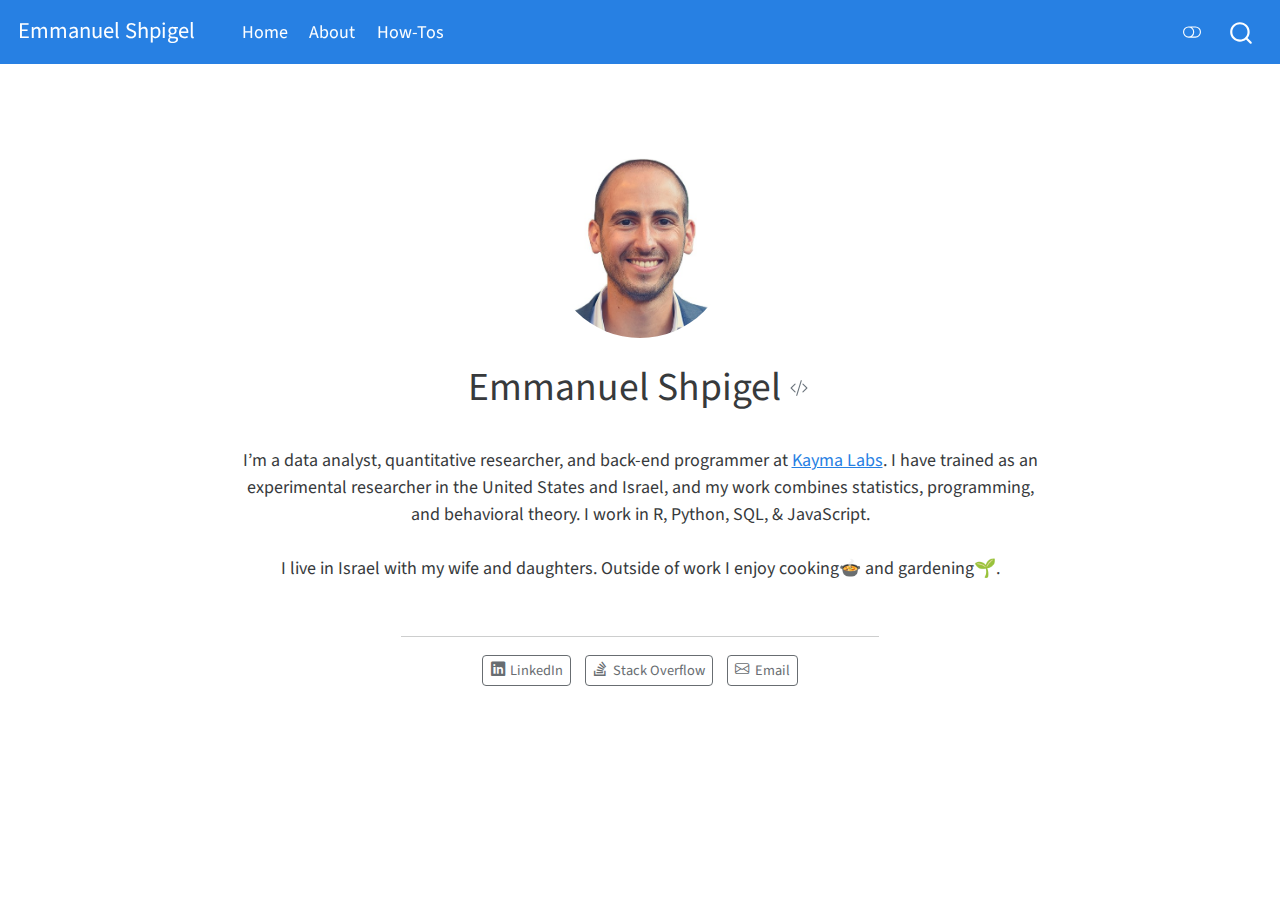
==== commit 75dca95f: "reorganization" ====
--- a/docs/index.html
+++ b/docs/index.html
@@ -20,6 +20,69 @@
   margin: 0 0.8em 0.2em -1.6em;
   vertical-align: middle;
 }
+pre > code.sourceCode { white-space: pre; position: relative; }
+pre > code.sourceCode > span { display: inline-block; line-height: 1.25; }
+pre > code.sourceCode > span:empty { height: 1.2em; }
+.sourceCode { overflow: visible; }
+code.sourceCode > span { color: inherit; text-decoration: inherit; }
+div.sourceCode { margin: 1em 0; }
+pre.sourceCode { margin: 0; }
+@media screen {
+div.sourceCode { overflow: auto; }
+}
+@media print {
+pre > code.sourceCode { white-space: pre-wrap; }
+pre > code.sourceCode > span { text-indent: -5em; padding-left: 5em; }
+}
+pre.numberSource code
+  { counter-reset: source-line 0; }
+pre.numberSource code > span
+  { position: relative; left: -4em; counter-increment: source-line; }
+pre.numberSource code > span > a:first-child::before
+  { content: counter(source-line);
+    position: relative; left: -1em; text-align: right; vertical-align: baseline;
+    border: none; display: inline-block;
+    -webkit-touch-callout: none; -webkit-user-select: none;
+    -khtml-user-select: none; -moz-user-select: none;
+    -ms-user-select: none; user-select: none;
+    padding: 0 4px; width: 4em;
+    color: #aaaaaa;
+  }
+pre.numberSource { margin-left: 3em; border-left: 1px solid #aaaaaa;  padding-left: 4px; }
+div.sourceCode
+  {   }
+@media screen {
+pre > code.sourceCode > span > a:first-child::before { text-decoration: underline; }
+}
+code span.al { color: #ff0000; font-weight: bold; } /* Alert */
+code span.an { color: #60a0b0; font-weight: bold; font-style: italic; } /* Annotation */
+code span.at { color: #7d9029; } /* Attribute */
+code span.bn { color: #40a070; } /* BaseN */
+code span.bu { color: #008000; } /* BuiltIn */
+code span.cf { color: #007020; font-weight: bold; } /* ControlFlow */
+code span.ch { color: #4070a0; } /* Char */
+code span.cn { color: #880000; } /* Constant */
+code span.co { color: #60a0b0; font-style: italic; } /* Comment */
+code span.cv { color: #60a0b0; font-weight: bold; font-style: italic; } /* CommentVar */
+code span.do { color: #ba2121; font-style: italic; } /* Documentation */
+code span.dt { color: #902000; } /* DataType */
+code span.dv { color: #40a070; } /* DecVal */
+code span.er { color: #ff0000; font-weight: bold; } /* Error */
+code span.ex { } /* Extension */
+code span.fl { color: #40a070; } /* Float */
+code span.fu { color: #06287e; } /* Function */
+code span.im { color: #008000; font-weight: bold; } /* Import */
+code span.in { color: #60a0b0; font-weight: bold; font-style: italic; } /* Information */
+code span.kw { color: #007020; font-weight: bold; } /* Keyword */
+code span.op { color: #666666; } /* Operator */
+code span.ot { color: #007020; } /* Other */
+code span.pp { color: #bc7a00; } /* Preprocessor */
+code span.sc { color: #4070a0; } /* SpecialChar */
+code span.ss { color: #bb6688; } /* SpecialString */
+code span.st { color: #4070a0; } /* String */
+code span.va { color: #19177c; } /* Variable */
+code span.vs { color: #4070a0; } /* VerbatimString */
+code span.wa { color: #60a0b0; font-weight: bold; font-style: italic; } /* Warning */
 </style>
 
 
@@ -89,8 +152,8 @@
  <span class="menu-text">About</span></a>
   </li>  
   <li class="nav-item">
-    <a class="nav-link" href="./posts.html">
- <span class="menu-text">Portfolio</span></a>
+    <a class="nav-link" href="./howtos.html">
+ <span class="menu-text">How-Tos</span></a>
   </li>  
 </ul>
               <div class="quarto-toggle-container">
@@ -112,7 +175,7 @@
   round " style="height: 10em; width: 10em;">
  <header id="title-block-header" class="quarto-title-block default">
 <div class="quarto-title">
-<h1 class="title">Emmanuel Shpigel</h1>
+<div class="quarto-title-block"><div><h1 class="title">Emmanuel Shpigel</h1><button type="button" class="btn code-tools-button" id="quarto-code-tools-source"><i class="bi"></i></button></div></div>
 </div>
 <div class="quarto-title-meta">
   </div>
@@ -120,6 +183,7 @@
 <p>I’m a data analyst, quantitative researcher, and back-end programmer at <a href="https://kayma.com/kayma-english.html">Kayma Labs</a>. I have trained as an experimental researcher in the United States and Israel, and my work combines statistics, programming, and behavioral theory. I work in R, Python, SQL, &amp; JavaScript. <br> <br> I live in Israel with my wife and daughters. Outside of work I enjoy cooking🍲 and gardening🌱.</p>
 
 
+<!-- -->
 </main> 
   <hr class="about-sep">
    <div class="about-links">
@@ -311,6 +375,57 @@
     // clear code selection
     e.clearSelection();
   });
+  const viewSource = window.document.getElementById('quarto-view-source') ||
+                     window.document.getElementById('quarto-code-tools-source');
+  if (viewSource) {
+    const sourceUrl = viewSource.getAttribute("data-quarto-source-url");
+    viewSource.addEventListener("click", function(e) {
+      if (sourceUrl) {
+        // rstudio viewer pane
+        if (/\bcapabilities=\b/.test(window.location)) {
+          window.open(sourceUrl);
+        } else {
+          window.location.href = sourceUrl;
+        }
+      } else {
+        const modal = new bootstrap.Modal(document.getElementById('quarto-embedded-source-code-modal'));
+        modal.show();
+      }
+      return false;
+    });
+  }
+  function toggleCodeHandler(show) {
+    return function(e) {
+      const detailsSrc = window.document.querySelectorAll(".cell > details > .sourceCode");
+      for (let i=0; i<detailsSrc.length; i++) {
+        const details = detailsSrc[i].parentElement;
+        if (show) {
+          details.open = true;
+        } else {
+          details.removeAttribute("open");
+        }
+      }
+      const cellCodeDivs = window.document.querySelectorAll(".cell > .sourceCode");
+      const fromCls = show ? "hidden" : "unhidden";
+      const toCls = show ? "unhidden" : "hidden";
+      for (let i=0; i<cellCodeDivs.length; i++) {
+        const codeDiv = cellCodeDivs[i];
+        if (codeDiv.classList.contains(fromCls)) {
+          codeDiv.classList.remove(fromCls);
+          codeDiv.classList.add(toCls);
+        } 
+      }
+      return false;
+    }
+  }
+  const hideAllCode = window.document.getElementById("quarto-hide-all-code");
+  if (hideAllCode) {
+    hideAllCode.addEventListener("click", toggleCodeHandler(false));
+  }
+  const showAllCode = window.document.getElementById("quarto-show-all-code");
+  if (showAllCode) {
+    showAllCode.addEventListener("click", toggleCodeHandler(true));
+  }
   function tippyHover(el, contentFn) {
     const config = {
       allowHTML: true,
@@ -378,7 +493,30 @@
     }
   }
 });
-</script>
+</script><div class="modal fade" id="quarto-embedded-source-code-modal" tabindex="-1" aria-labelledby="quarto-embedded-source-code-modal-label" aria-hidden="true"><div class="modal-dialog modal-dialog-scrollable"><div class="modal-content"><div class="modal-header"><h5 class="modal-title" id="quarto-embedded-source-code-modal-label">Source Code</h5><button class="btn-close" data-bs-dismiss="modal"></button></div><div class="modal-body"><div class="">
+<div class="sourceCode" id="cb1" data-shortcodes="false"><pre class="sourceCode markdown code-with-copy"><code class="sourceCode markdown"><span id="cb1-1"><a href="#cb1-1" aria-hidden="true" tabindex="-1"></a><span class="co">---</span></span>
+<span id="cb1-2"><a href="#cb1-2" aria-hidden="true" tabindex="-1"></a><span class="an">title:</span><span class="co"> "Emmanuel Shpigel"</span></span>
+<span id="cb1-3"><a href="#cb1-3" aria-hidden="true" tabindex="-1"></a><span class="an">image:</span><span class="co"> img/emmanuel-head.jfif</span></span>
+<span id="cb1-4"><a href="#cb1-4" aria-hidden="true" tabindex="-1"></a><span class="an">about:</span><span class="co"> </span></span>
+<span id="cb1-5"><a href="#cb1-5" aria-hidden="true" tabindex="-1"></a><span class="co">  template: jolla</span></span>
+<span id="cb1-6"><a href="#cb1-6" aria-hidden="true" tabindex="-1"></a><span class="co">  image-width: 10em</span></span>
+<span id="cb1-7"><a href="#cb1-7" aria-hidden="true" tabindex="-1"></a><span class="co">  links:</span></span>
+<span id="cb1-8"><a href="#cb1-8" aria-hidden="true" tabindex="-1"></a><span class="co">    - text: LinkedIn</span></span>
+<span id="cb1-9"><a href="#cb1-9" aria-hidden="true" tabindex="-1"></a><span class="co">      href: "https://www.linkedin.com/in/emmanuel-sh/"</span></span>
+<span id="cb1-10"><a href="#cb1-10" aria-hidden="true" tabindex="-1"></a><span class="co">      icon: linkedin</span></span>
+<span id="cb1-11"><a href="#cb1-11" aria-hidden="true" tabindex="-1"></a><span class="co">    - text: Stack Overflow</span></span>
+<span id="cb1-12"><a href="#cb1-12" aria-hidden="true" tabindex="-1"></a><span class="co">      href: "https://stackoverflow.com/users/6105259/emman"</span></span>
+<span id="cb1-13"><a href="#cb1-13" aria-hidden="true" tabindex="-1"></a><span class="co">      icon: stack-overflow</span></span>
+<span id="cb1-14"><a href="#cb1-14" aria-hidden="true" tabindex="-1"></a><span class="co">    - text: Email</span></span>
+<span id="cb1-15"><a href="#cb1-15" aria-hidden="true" tabindex="-1"></a><span class="co">      href: "mailto:emmansh@gmail.com"</span></span>
+<span id="cb1-16"><a href="#cb1-16" aria-hidden="true" tabindex="-1"></a><span class="co">      icon: envelope</span></span>
+<span id="cb1-17"><a href="#cb1-17" aria-hidden="true" tabindex="-1"></a><span class="co">---</span></span>
+<span id="cb1-18"><a href="#cb1-18" aria-hidden="true" tabindex="-1"></a></span>
+<span id="cb1-19"><a href="#cb1-19" aria-hidden="true" tabindex="-1"></a>I'm a data analyst, quantitative researcher, and back-end programmer at <span class="co">[</span><span class="ot">Kayma Labs</span><span class="co">](https://kayma.com/kayma-english.html)</span>. I have trained as an experimental researcher in the United States and Israel, and my work combines statistics, programming, and behavioral theory. I work in R, Python, SQL, &amp; JavaScript. </span>
+<span id="cb1-20"><a href="#cb1-20" aria-hidden="true" tabindex="-1"></a><span class="kw">&lt;br&gt;</span></span>
+<span id="cb1-21"><a href="#cb1-21" aria-hidden="true" tabindex="-1"></a><span class="kw">&lt;br&gt;</span></span>
+<span id="cb1-22"><a href="#cb1-22" aria-hidden="true" tabindex="-1"></a>I live in Israel with my wife and daughters. Outside of work I enjoy cooking🍲 and gardening🌱.</span></code><button title="Copy to Clipboard" class="code-copy-button"><i class="bi"></i></button></pre></div>
+</div></div></div></div></div>
 </div> <!-- /content -->
 
 
